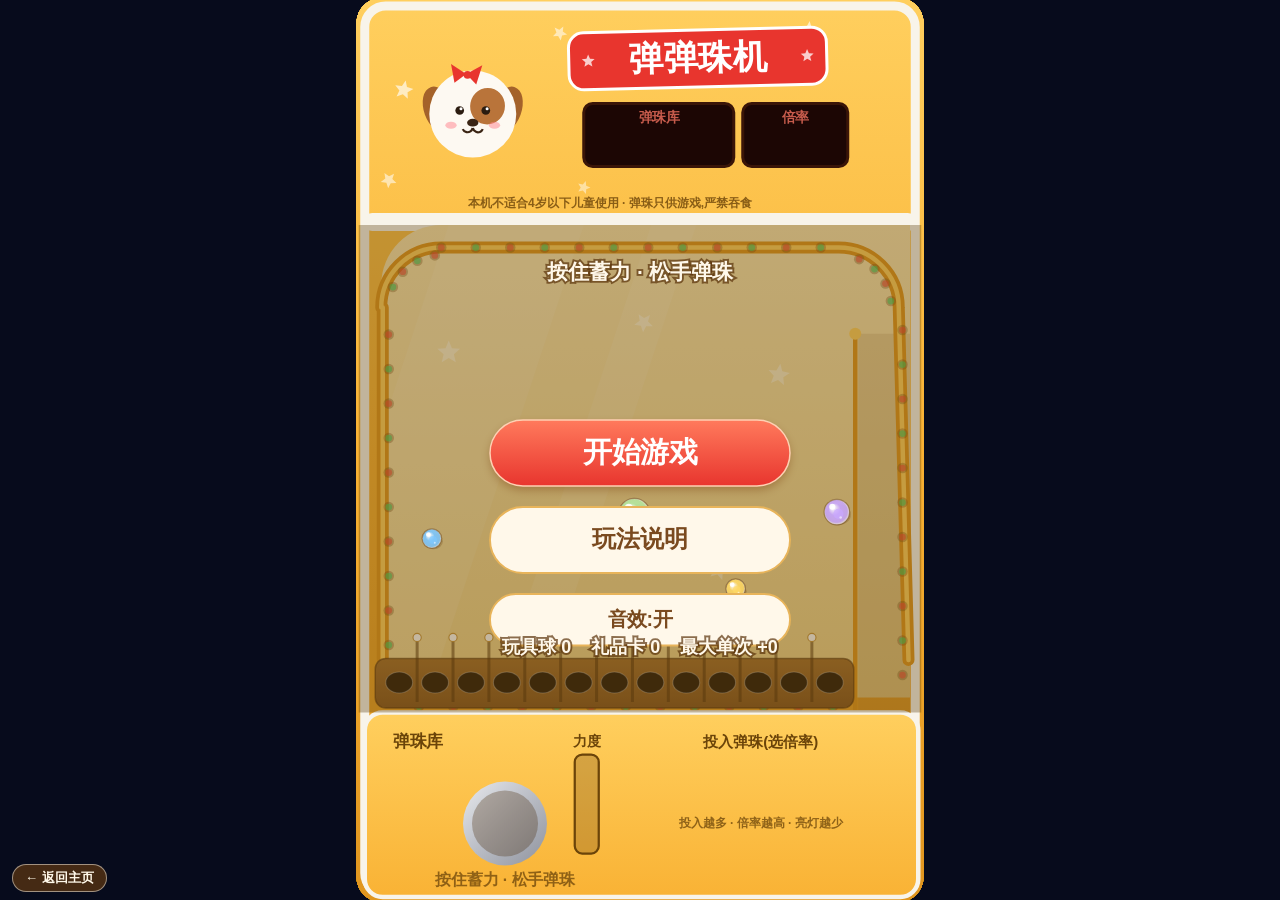
==== marble/index.html @ d90d3e6f "Add 弹弹珠机 marble machine game: playable at /marble/ + projects entry" ====
<!DOCTYPE html>
<html lang="zh-CN">
<head>
  <meta charset="utf-8">
  <meta name="viewport" content="width=device-width, initial-scale=1, maximum-scale=1, user-scalable=no, viewport-fit=cover">
  <title>弹弹珠机 · Qiongkura</title>
  <style>
    html, body { margin: 0; padding: 0; height: 100%; background: #070b1c; overflow: hidden; }
    #game { position: fixed; inset: 0; width: 100%; height: 100%; display: block; touch-action: none; -webkit-user-select: none; user-select: none; }
  </style>
</head>
<body>
  <canvas id="game"></canvas>
  <script>
    /* 浏览器调试:收集错误供自动化检查 */
    window.__mgErrors = [];
    window.addEventListener('error', function (e) {
      var msg = '[MG Error] ' + e.message + ' @ ' + e.filename + ':' + e.lineno;
      console.error(msg);
      window.__mgErrors.push(msg);
    });
  </script>
  <!-- 加载顺序即依赖顺序,与 game.js (小游戏入口) 保持一致 -->
  <script src="src/core/util.js"></script>
  <script src="src/platform/platform.js"></script>
  <script src="src/core/audio.js"></script>
  <script src="src/core/physics.js"></script>
  <script src="src/game/config.js"></script>
  <script src="src/game/entities.js"></script>
  <script src="src/game/board.js"></script>
  <script src="src/game/fx.js"></script>
  <script src="src/game/ui.js"></script>
  <script src="src/game/marble-game.js"></script>
  <script src="src/main.js"></script>
  <a href="/" style="position:fixed;left:12px;bottom:8px;z-index:9;color:#fff8ea;background:rgba(120,70,15,.55);border:1px solid rgba(255,248,234,.5);border-radius:999px;padding:4px 12px;font:bold 13px sans-serif;text-decoration:none;">← 返回主页</a>
</body>
</html>
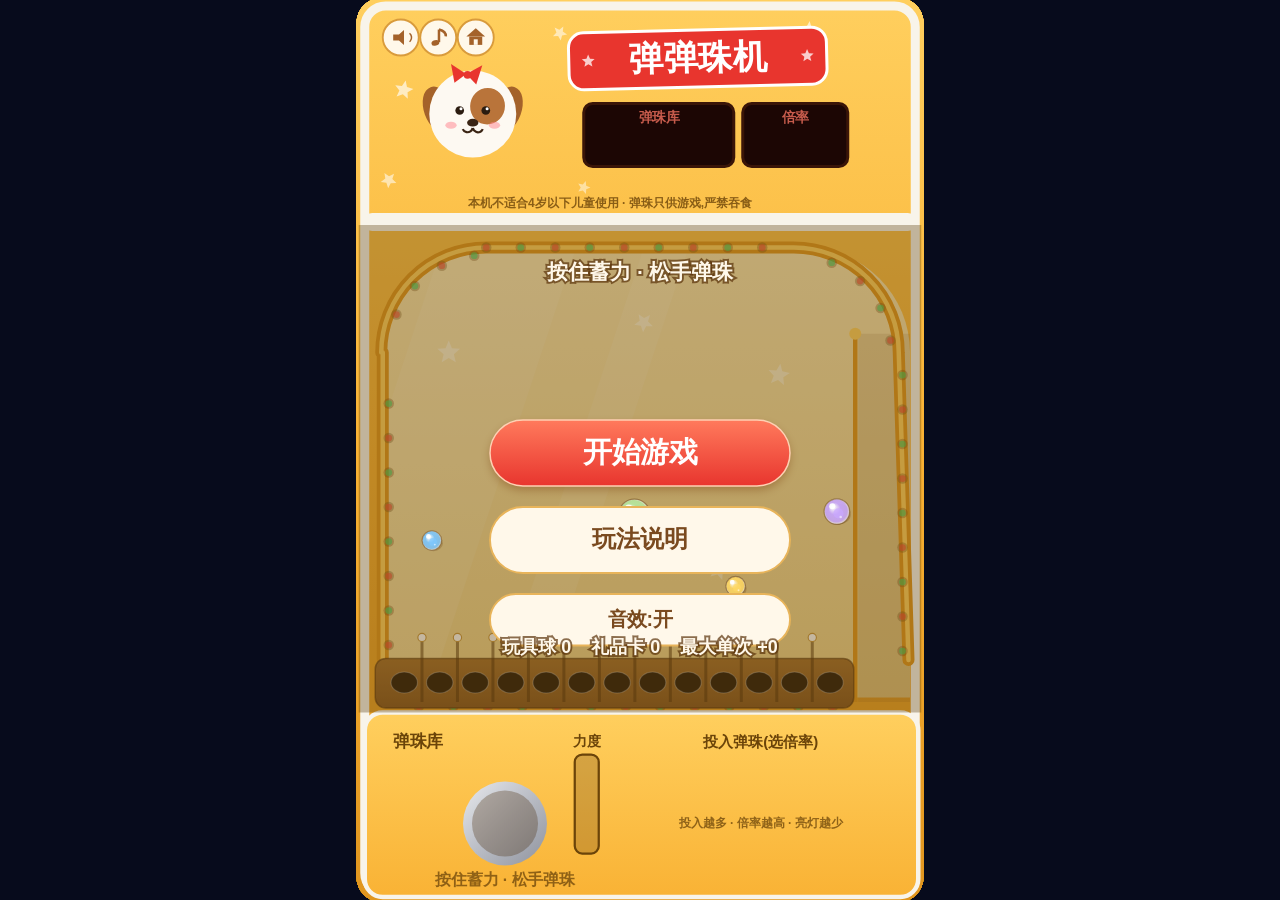
==== commit a865e021: "Marble machine: launch jitter (per-shot randomness), BGM jukebox (Ievan Polkka/Canon/Ode to Joy/Can-" ====
--- a/marble/index.html
+++ b/marble/index.html
@@ -24,6 +24,7 @@
   <script src="src/core/util.js"></script>
   <script src="src/platform/platform.js"></script>
   <script src="src/core/audio.js"></script>
+  <script src="src/game/music.js"></script>
   <script src="src/core/physics.js"></script>
   <script src="src/game/config.js"></script>
   <script src="src/game/entities.js"></script>
@@ -32,6 +33,5 @@
   <script src="src/game/ui.js"></script>
   <script src="src/game/marble-game.js"></script>
   <script src="src/main.js"></script>
-  <a href="/" style="position:fixed;left:12px;bottom:8px;z-index:9;color:#fff8ea;background:rgba(120,70,15,.55);border:1px solid rgba(255,248,234,.5);border-radius:999px;padding:4px 12px;font:bold 13px sans-serif;text-decoration:none;">← 返回主页</a>
 </body>
 </html>
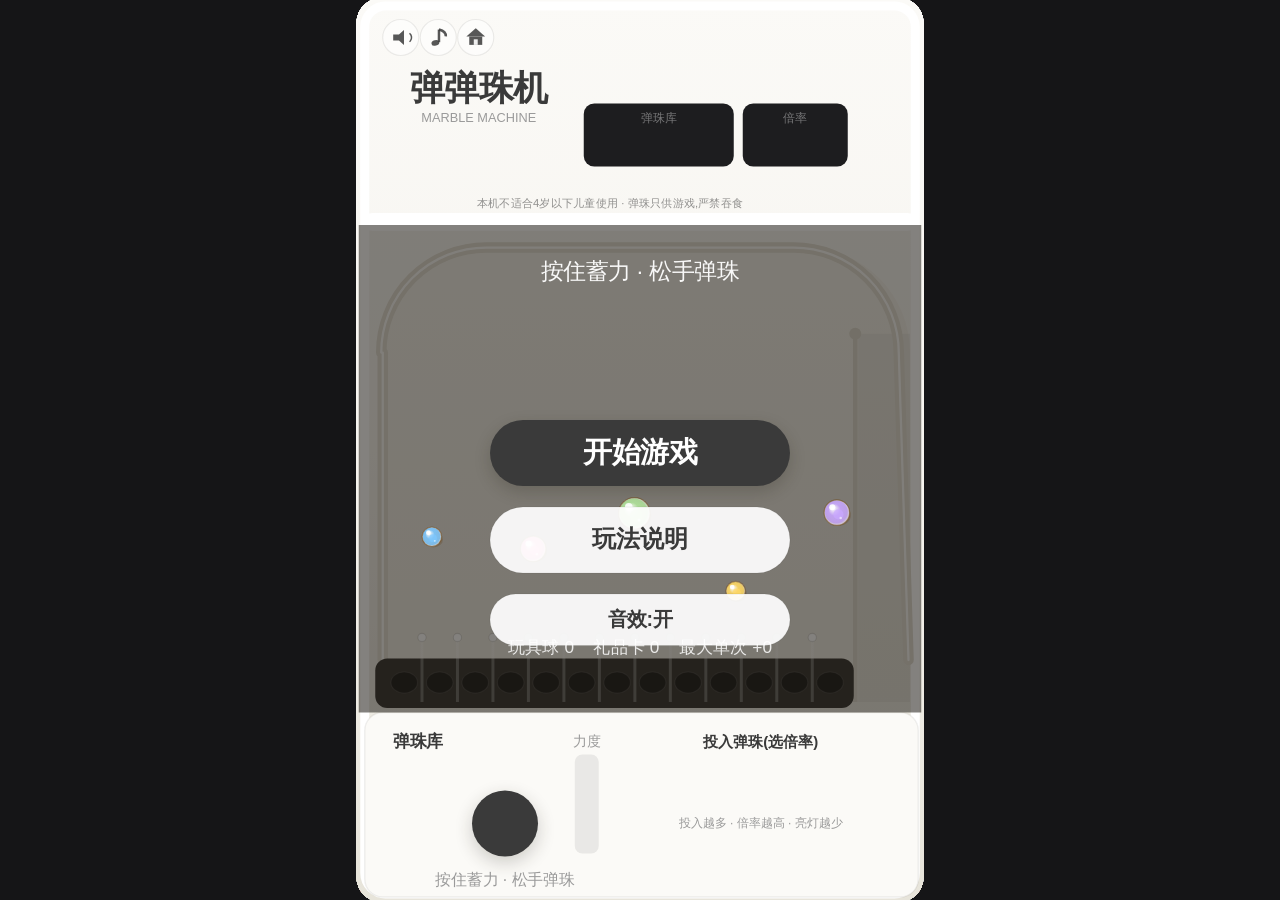
==== commit 1a2f6068: "Marble machine: full minimal theme for the cabinet itself (light body, clean pegs, dark pocket rail," ====
--- a/marble/index.html
+++ b/marble/index.html
@@ -5,7 +5,7 @@
   <meta name="viewport" content="width=device-width, initial-scale=1, maximum-scale=1, user-scalable=no, viewport-fit=cover">
   <title>弹弹珠机 · Qiongkura</title>
   <style>
-    html, body { margin: 0; padding: 0; height: 100%; background: #070b1c; overflow: hidden; }
+    html, body { margin: 0; padding: 0; height: 100%; background: #151517; overflow: hidden; }
     #game { position: fixed; inset: 0; width: 100%; height: 100%; display: block; touch-action: none; -webkit-user-select: none; user-select: none; }
   </style>
 </head>
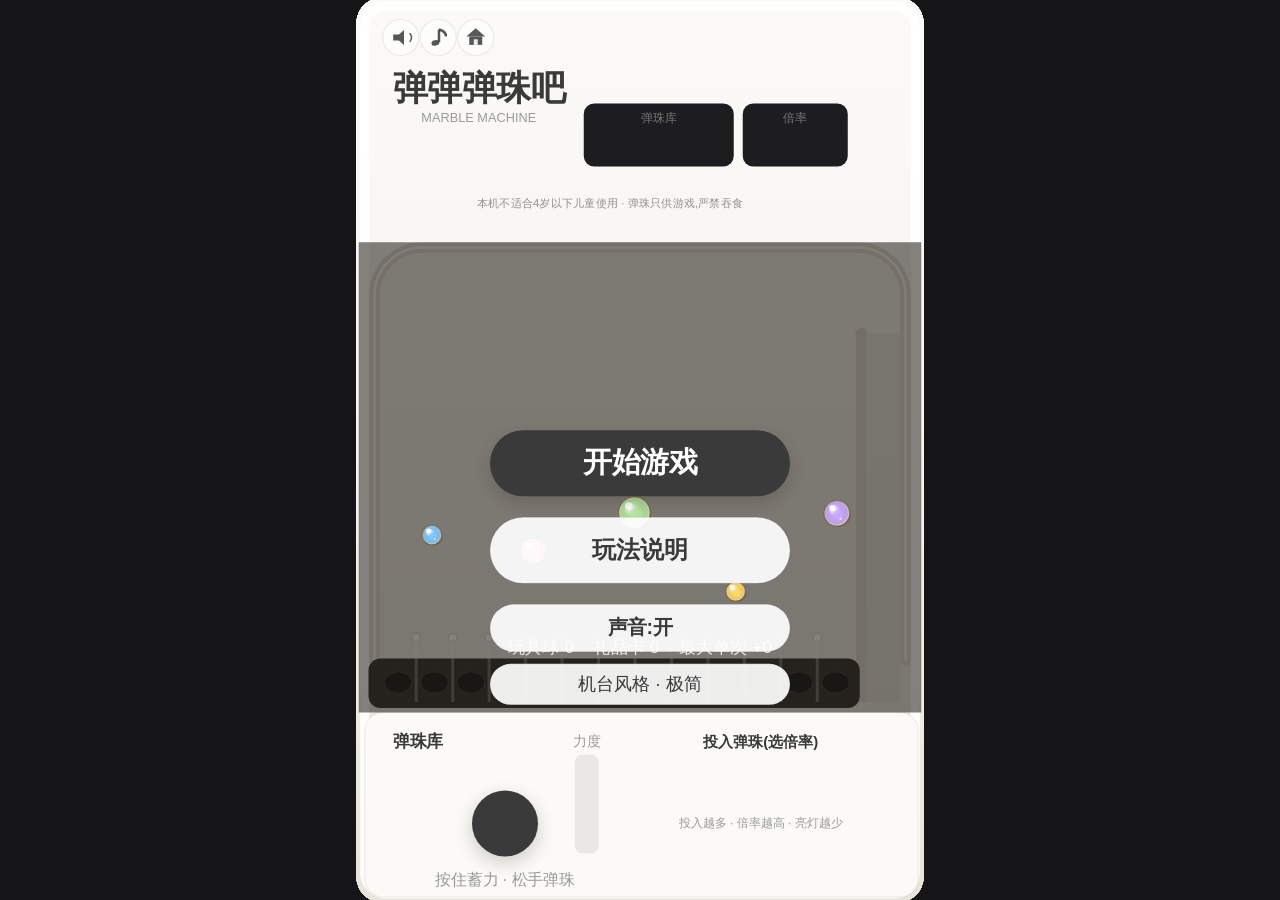
==== commit fd27f150: "Marble machine: in-game title changed to the registered mini-game name 弹弹弹珠吧 (header, arcade sticker" ====
--- a/marble/index.html
+++ b/marble/index.html
@@ -3,7 +3,7 @@
 <head>
   <meta charset="utf-8">
   <meta name="viewport" content="width=device-width, initial-scale=1, maximum-scale=1, user-scalable=no, viewport-fit=cover">
-  <title>弹弹珠机 · Qiongkura</title>
+  <title>弹弹弹珠吧 · Qiongkura</title>
   <style>
     html, body { margin: 0; padding: 0; height: 100%; background: #151517; overflow: hidden; }
     #game { position: fixed; inset: 0; width: 100%; height: 100%; display: block; touch-action: none; -webkit-user-select: none; user-select: none; }
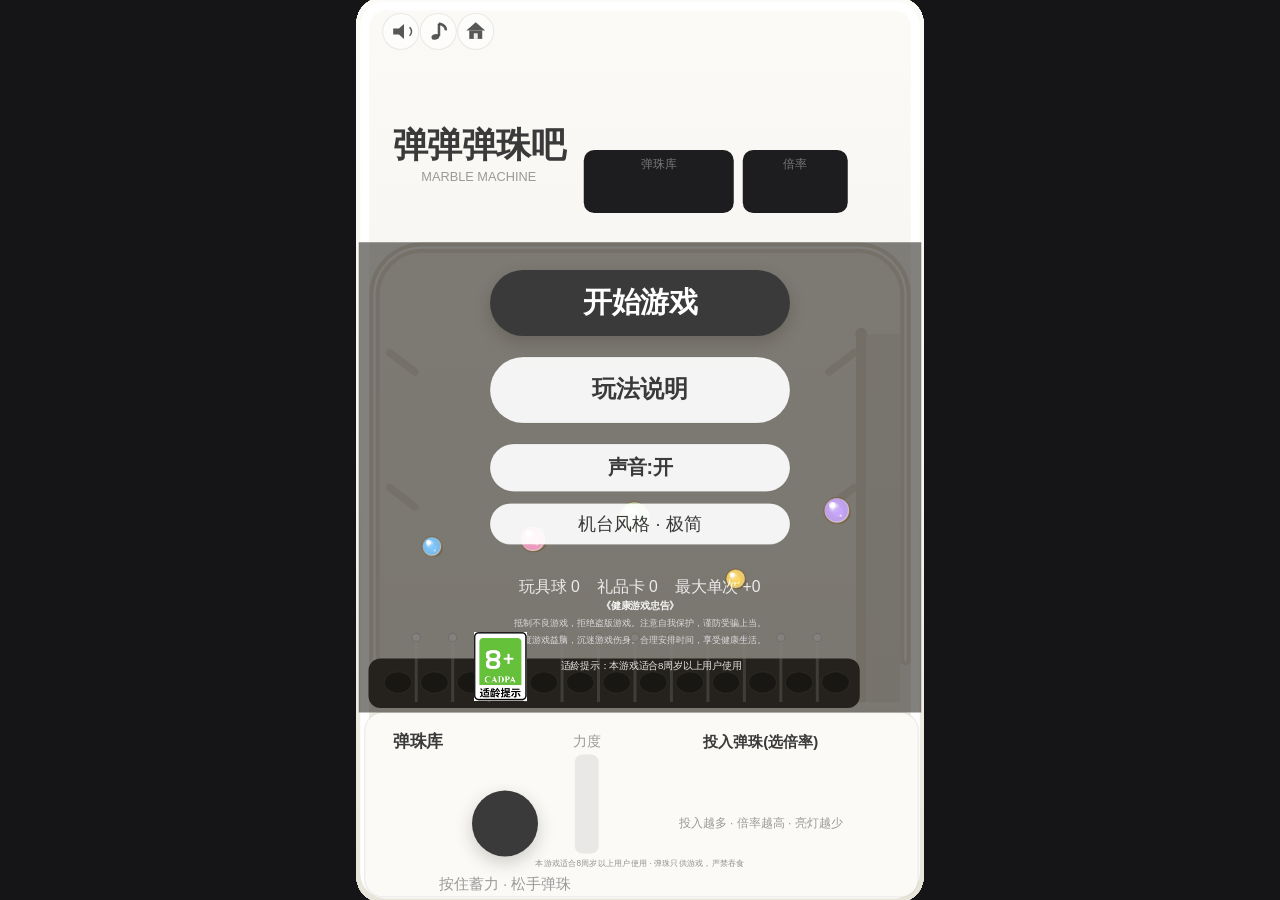
==== commit 160a301e: "Age rating badge: embed the official CADPA 8+ badge as base64 and render it on the start screen (laz" ====
--- a/marble/index.html
+++ b/marble/index.html
@@ -24,6 +24,7 @@
   <script src="src/core/util.js"></script>
   <script src="src/platform/platform.js"></script>
   <script src="src/core/audio.js"></script>
+  <script src="src/game/agebadge.js"></script>
   <script src="src/game/music.js"></script>
   <script src="src/core/physics.js"></script>
   <script src="src/game/config.js"></script>
